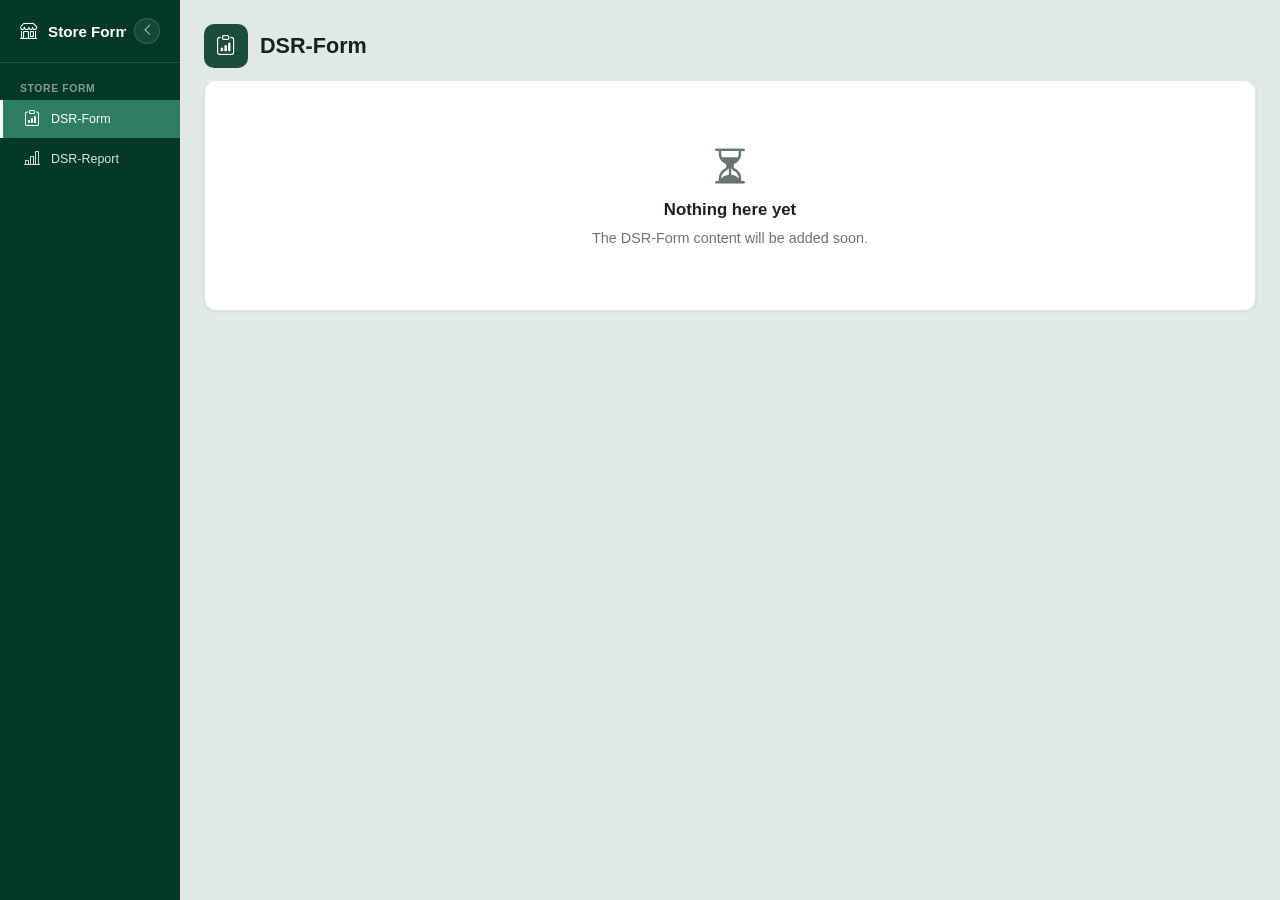
==== index.html @ f2c46e13 "add the side bar and thier pages" ====
<!doctype html>
<html lang="en">
  <head>
    <meta charset="UTF-8">
    <meta name="viewport" content="width=device-width, initial-scale=1.0">
    <title>Store Form</title>
    <link rel="stylesheet" href="https://cdn.jsdelivr.net/npm/bootstrap-icons@1.11.3/font/bootstrap-icons.css">
    <link rel="stylesheet" href="styles.css">
  </head>
  <body>
    <div class="app-shell">
      <div class="sidebar-backdrop" id="sidebarBackdrop"></div>

      <aside class="app-sidebar" id="appSidebar">
        <div class="sidebar-brand">
          <span class="sidebar-brand-mark">
            <i class="bi bi-shop"></i>
            <span class="sidebar-brand-text">Store Form</span>
          </span>
          <button type="button" class="sidebar-collapse-btn" id="sidebarCollapseToggle" aria-label="Collapse sidebar" title="Collapse sidebar">
            <i class="bi bi-chevron-left"></i>
          </button>
        </div>

        <nav class="sidebar-nav">
          <p class="sidebar-section-title">Store Form</p>
          <a href="#" class="nav-link active" data-page="dsr-form">
            <i class="bi bi-clipboard-data"></i>
            <span class="nav-link-text">DSR-Form</span>
          </a>
          <a href="#" class="nav-link" data-page="dsr-report">
            <i class="bi bi-bar-chart-line"></i>
            <span class="nav-link-text">DSR-Report</span>
          </a>
        </nav>
      </aside>

      <div class="main-area">
        <button type="button" class="sidebar-toggle-btn" id="sidebarToggle" aria-label="Toggle menu">
          <i class="bi bi-list"></i>
        </button>

        <main class="app-main">
          <section id="dsr-form" class="page active">
            <div class="placeholder-page">
              <div class="placeholder-page-header">
                <span class="placeholder-page-icon"><i class="bi bi-clipboard-data"></i></span>
                <h2 class="placeholder-page-title">DSR-Form</h2>
              </div>
              <div class="placeholder-page-card">
                <i class="bi bi-hourglass-split"></i>
                <p class="placeholder-page-card-title">Nothing here yet</p>
                <p class="placeholder-page-card-text">The DSR-Form content will be added soon.</p>
              </div>
            </div>
          </section>

          <section id="dsr-report" class="page">
            <div class="placeholder-page">
              <div class="placeholder-page-header">
                <span class="placeholder-page-icon"><i class="bi bi-bar-chart-line"></i></span>
                <h2 class="placeholder-page-title">DSR-Report</h2>
              </div>
              <div class="placeholder-page-card">
                <i class="bi bi-hourglass-split"></i>
                <p class="placeholder-page-card-title">Nothing here yet</p>
                <p class="placeholder-page-card-text">The DSR-Report content will be added soon.</p>
              </div>
            </div>
          </section>
        </main>
      </div>
    </div>
    <script src="app.js"></script>
  </body>
</html>
---- styles.css ----
:root {
  --sidebar-width: 180px;
  --header-height: 60px;

  --color-sidebar-bg: #043927;
  --color-sidebar-hover: #246b57;
  --color-sidebar-active: #2e7d64;

  --color-header-bg: #ffffff;

  --color-background: #e2e9e4;
  --color-card-bg: #ffffff;

  --color-primary: #1b4d3e;
  --color-primary-hover: #153c31;

  --color-text-primary: #17221e;
  --color-text-secondary: #66756f;

  --color-border: #dce7e2;

  --shadow-card: 0 1px 3px rgba(0, 0, 0, 0.06);
}

@media (prefers-color-scheme: dark) {
  :root {
    --color-sidebar-bg: #0a2418;
    --color-sidebar-hover: #14382a;
    --color-sidebar-active: #1b4d3e;

    --color-header-bg: #16201c;

    --color-background: #101512;
    --color-card-bg: #182420;

    --color-primary: #278667;
    --color-primary-hover: #329c78;

    --color-text-primary: #c7d0cb;
    --color-text-secondary: #8a988f;

    --color-border: #2a3733;
  }
}

* {
  box-sizing: border-box;
}

html,
body {
  height: 100%;
  margin: 0;
}

body {
  font-family: -apple-system, BlinkMacSystemFont, "Segoe UI", Roboto, Helvetica, Arial, sans-serif;
  background: var(--color-background);
  color: var(--color-text-primary);
}

.app-shell {
  display: flex;
  height: 100vh;
}

/* Sidebar */

.app-sidebar {
  width: var(--sidebar-width);
  flex-shrink: 0;
  background: var(--color-sidebar-bg);
  color: rgba(255, 255, 255, 0.85);
  display: flex;
  flex-direction: column;
  overflow: hidden;
  transition: width 0.25s cubic-bezier(0.4, 0, 0.2, 1);
}

.sidebar-brand {
  display: flex;
  align-items: center;
  justify-content: space-between;
  gap: 8px;
  padding: 18px 20px;
  border-bottom: 1px solid rgba(255, 255, 255, 0.12);
}

.sidebar-brand-mark {
  display: flex;
  align-items: center;
  gap: 10px;
  min-width: 0;
  overflow: hidden;
  color: #fff;
  font-weight: 600;
  font-size: 0.95rem;
}

.sidebar-brand-mark i {
  font-size: 1.1rem;
  flex-shrink: 0;
}

.sidebar-collapse-btn {
  flex-shrink: 0;
  display: flex;
  align-items: center;
  justify-content: center;
  width: 26px;
  height: 26px;
  background: rgba(255, 255, 255, 0.08);
  border: 1px solid rgba(255, 255, 255, 0.15);
  color: rgba(255, 255, 255, 0.8);
  font-size: 0.8rem;
  line-height: 1;
  border-radius: 50%;
  cursor: pointer;
  transition: background-color 0.15s ease, color 0.15s ease, border-color 0.15s ease;
}

.sidebar-collapse-btn:hover {
  color: #fff;
  background: var(--color-sidebar-hover);
  border-color: var(--color-sidebar-hover);
}

.sidebar-brand-text,
.nav-link-text {
  display: inline-block;
  max-width: 160px;
  opacity: 1;
  overflow: hidden;
  white-space: nowrap;
  transition: max-width 0.2s ease, opacity 0.15s ease;
}

.sidebar-nav {
  display: flex;
  flex-direction: column;
  padding: 10px 0;
  gap: 2px;
}

.sidebar-section-title {
  margin: 0;
  padding: 10px 20px 4px;
  font-size: 0.65rem;
  font-weight: 600;
  letter-spacing: 0.06em;
  text-transform: uppercase;
  color: rgba(255, 255, 255, 0.5);
  max-height: 2rem;
  opacity: 1;
  overflow: hidden;
  white-space: nowrap;
  transition: max-height 0.2s ease, opacity 0.15s ease, padding 0.2s ease;
}

.nav-link {
  display: flex;
  align-items: center;
  gap: 10px;
  padding: 10px 20px;
  font-size: 0.78rem;
  color: rgba(255, 255, 255, 0.85);
  text-decoration: none;
  border-left: 3px solid transparent;
  transition: background-color 0.15s ease, color 0.15s ease;
}

.nav-link i {
  font-size: 1rem;
  width: 18px;
  text-align: center;
}

.nav-link:hover {
  background: var(--color-sidebar-hover);
  color: #fff;
}

.nav-link.active {
  background: var(--color-sidebar-active);
  color: #fff;
  font-weight: 500;
  border-left-color: #fff;
}

/* Collapsed sidebar */

.app-sidebar.collapsed {
  width: 68px;
}

.app-sidebar.collapsed .sidebar-brand {
  padding-left: 0;
  padding-right: 0;
  justify-content: center;
}

.app-sidebar.collapsed .sidebar-brand-text,
.app-sidebar.collapsed .nav-link-text {
  max-width: 0;
  opacity: 0;
}

.app-sidebar.collapsed .sidebar-section-title {
  max-height: 0;
  opacity: 0;
  padding-top: 0;
  padding-bottom: 0;
}

.app-sidebar.collapsed .nav-link {
  justify-content: center;
  padding-left: 0;
  padding-right: 0;
  border-left: none;
}

.app-sidebar.collapsed .nav-link i {
  width: auto;
}

.sidebar-backdrop {
  display: none;
  position: fixed;
  inset: 0;
  z-index: 1099;
  background: rgba(0, 0, 0, 0.35);
  opacity: 0;
  pointer-events: none;
  transition: opacity 0.2s ease;
}

.sidebar-backdrop.show {
  opacity: 1;
  pointer-events: auto;
}

/* Main area */

.main-area {
  flex: 1;
  min-width: 0;
  display: flex;
  flex-direction: column;
}

.sidebar-toggle-btn {
  display: none;
  position: fixed;
  top: 0.85rem;
  left: 0.85rem;
  z-index: 1101;
  width: 2.4rem;
  height: 2.4rem;
  align-items: center;
  justify-content: center;
  border: 1px solid var(--color-border);
  border-radius: 8px;
  background: var(--color-card-bg);
  color: var(--color-text-primary);
  font-size: 1.1rem;
  box-shadow: 0 2px 8px rgba(0, 0, 0, 0.15);
  cursor: pointer;
}

.app-main {
  flex: 1;
  overflow-y: auto;
  padding: 1.5rem;
  scrollbar-width: none;
}

.app-main::-webkit-scrollbar {
  display: none;
}

.page {
  display: none;
}

.page.active {
  display: block;
}

/* Placeholder page */

.placeholder-page {
  display: flex;
  flex-direction: column;
  gap: 4px;
}

.placeholder-page-header {
  display: flex;
  align-items: center;
  gap: 12px;
  margin-bottom: 8px;
}

.placeholder-page-icon {
  display: flex;
  align-items: center;
  justify-content: center;
  width: 44px;
  height: 44px;
  border-radius: 10px;
  background: var(--color-primary);
  color: #fff;
  font-size: 1.25rem;
}

.placeholder-page-title {
  margin: 0;
  font-size: 1.35rem;
  font-weight: 600;
  color: var(--color-text-primary);
}

.placeholder-page-card {
  display: flex;
  flex-direction: column;
  align-items: center;
  justify-content: center;
  gap: 10px;
  text-align: center;
  padding: 64px 24px;
  background: var(--color-card-bg);
  border: 1px solid var(--color-border);
  border-radius: 12px;
  box-shadow: var(--shadow-card);
}

.placeholder-page-card i {
  font-size: 2.5rem;
  color: var(--color-text-secondary);
}

.placeholder-page-card-title {
  margin: 0;
  font-size: 1.05rem;
  font-weight: 600;
  color: var(--color-text-primary);
}

.placeholder-page-card-text {
  margin: 0;
  max-width: 420px;
  font-size: 0.9rem;
  color: var(--color-text-secondary);
}

/* Responsive */

@media (max-width: 768px) {
  .sidebar-toggle-btn {
    display: flex;
  }

  .sidebar-collapse-btn {
    display: none;
  }

  .app-sidebar,
  .app-sidebar.collapsed {
    position: fixed;
    inset: 0 auto 0 0;
    width: 220px;
    max-width: 80vw;
    z-index: 1100;
    transform: translateX(-100%);
    box-shadow: 4px 0 24px rgba(0, 0, 0, 0.25);
    transition: transform 0.25s ease;
  }

  .app-sidebar.show {
    transform: translateX(0);
  }

  .app-sidebar.collapsed .sidebar-brand {
    padding-left: 20px;
    padding-right: 20px;
    justify-content: space-between;
  }

  .app-sidebar.collapsed .sidebar-brand-text,
  .app-sidebar.collapsed .nav-link-text {
    max-width: 160px;
    opacity: 1;
  }

  .app-sidebar.collapsed .sidebar-section-title {
    max-height: 2rem;
    opacity: 1;
    padding-top: 10px;
    padding-bottom: 4px;
  }

  .app-sidebar.collapsed .nav-link {
    justify-content: flex-start;
    padding: 10px 20px;
  }

  .sidebar-backdrop.show {
    display: block;
  }

  .app-main {
    padding: 4rem 1rem 1rem;
  }

  .placeholder-page-card {
    padding: 40px 16px;
  }
}
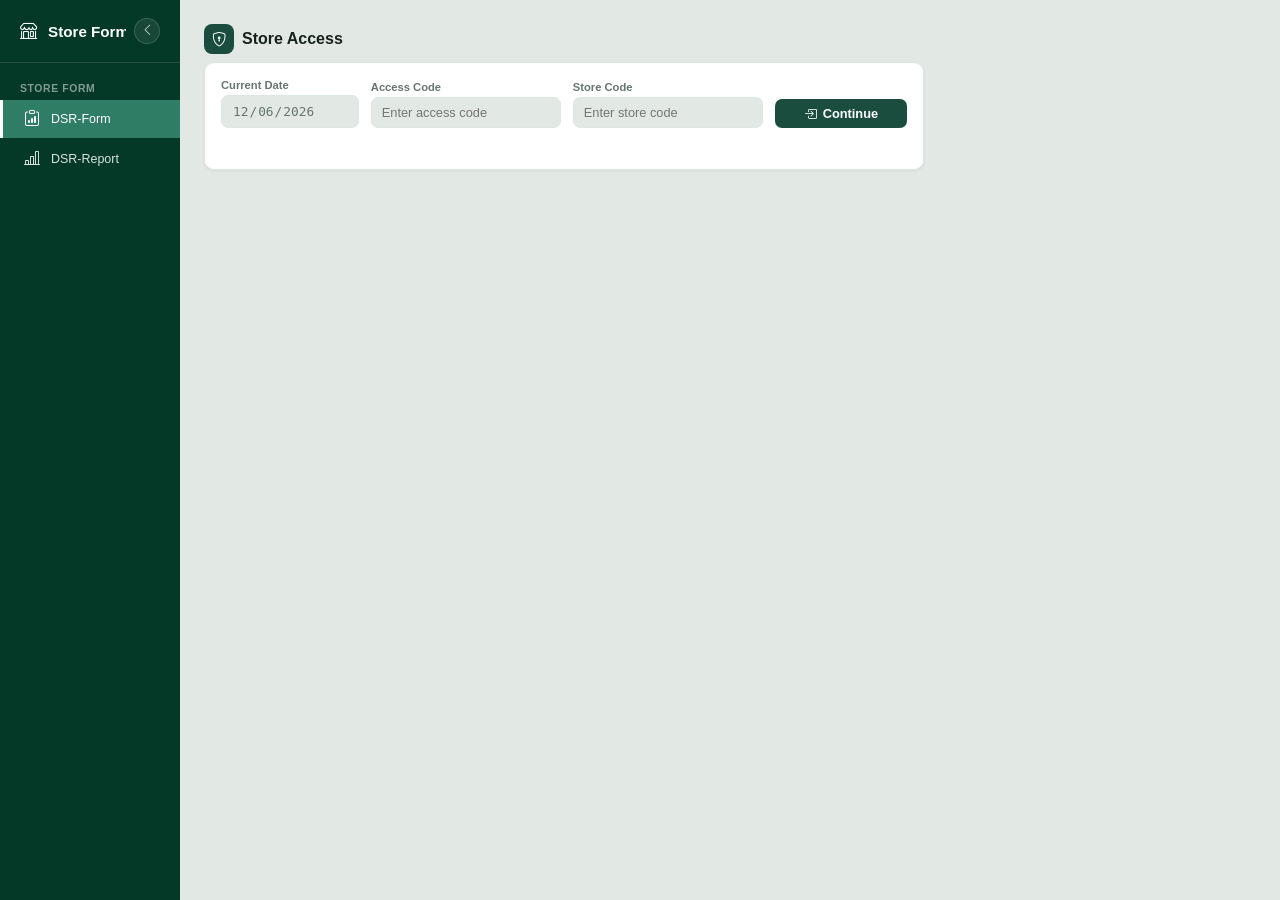
==== commit 970cb1de: "add the access code frntend" ====
--- a/index.html
+++ b/index.html
@@ -44,14 +44,28 @@
           <section id="dsr-form" class="page active">
             <div class="placeholder-page">
               <div class="placeholder-page-header">
-                <span class="placeholder-page-icon"><i class="bi bi-clipboard-data"></i></span>
-                <h2 class="placeholder-page-title">DSR-Form</h2>
+                <span class="placeholder-page-icon"><i class="bi bi-shield-lock"></i></span>
+                <h2 class="placeholder-page-title">Store Access</h2>
               </div>
-              <div class="placeholder-page-card">
-                <i class="bi bi-hourglass-split"></i>
-                <p class="placeholder-page-card-title">Nothing here yet</p>
-                <p class="placeholder-page-card-text">The DSR-Form content will be added soon.</p>
-              </div>
+              <form class="form-card" id="storeAccessForm">
+                <div class="form-group">
+                  <label for="currentDate">Current Date</label>
+                  <input type="date" id="currentDate" name="currentDate" class="form-input" readonly>
+                </div>
+                <div class="form-group">
+                  <label for="accessCode">Access Code</label>
+                  <input type="text" id="accessCode" name="accessCode" class="form-input" placeholder="Enter access code" autocomplete="off" required>
+                </div>
+                <div class="form-group">
+                  <label for="storeCode">Store Code</label>
+                  <input type="text" id="storeCode" name="storeCode" class="form-input" placeholder="Enter store code" autocomplete="off" required>
+                </div>
+                <button type="submit" class="form-submit-btn">
+                  <i class="bi bi-box-arrow-in-right"></i>
+                  <span>Continue</span>
+                </button>
+                <p id="storeAccessMessage" class="form-message"></p>
+              </form>
             </div>
           </section>
 
--- a/styles.css
+++ b/styles.css
@@ -353,7 +353,121 @@
   color: var(--color-text-secondary);
 }
 
+/* Store Access section */
+
+#dsr-form .placeholder-page-header {
+  gap: 8px;
+  margin-bottom: 4px;
+}
+
+#dsr-form .placeholder-page-icon {
+  width: 30px;
+  height: 30px;
+  border-radius: 8px;
+  font-size: 0.9rem;
+}
+
+#dsr-form .placeholder-page-title {
+  font-size: 1rem;
+}
+
+/* Store Access form */
+
+.form-card {
+  display: grid;
+  grid-template-columns: repeat(4, 1fr);
+  align-items: end;
+  gap: 12px;
+  max-width: 720px;
+  padding: 16px;
+  background: var(--color-card-bg);
+  border: 1px solid var(--color-border);
+  border-radius: 10px;
+  box-shadow: var(--shadow-card);
+}
+
+.form-group {
+  display: flex;
+  flex-direction: column;
+  gap: 4px;
+}
+
+.form-group label {
+  font-size: 0.7rem;
+  font-weight: 600;
+  color: var(--color-text-secondary);
+}
+
+.form-input {
+  padding: 7px 10px;
+  font-size: 0.8rem;
+  color: var(--color-text-primary);
+  background: var(--color-background);
+  border: 1px solid var(--color-border);
+  border-radius: 7px;
+  outline: none;
+  transition: border-color 0.15s ease;
+}
+
+.form-input:focus {
+  border-color: var(--color-primary);
+}
+
+.form-input[readonly] {
+  color: var(--color-text-secondary);
+  cursor: default;
+}
+
+.form-submit-btn {
+  display: flex;
+  align-items: center;
+  justify-content: center;
+  gap: 6px;
+  margin-top: 4px;
+  padding: 7px 14px;
+  font-size: 0.8rem;
+  font-weight: 600;
+  color: #fff;
+  background: var(--color-primary);
+  border: none;
+  border-radius: 7px;
+  cursor: pointer;
+  transition: background-color 0.15s ease;
+}
+
+.form-submit-btn:hover {
+  background: var(--color-primary-hover);
+}
+
+.form-message {
+  grid-column: 1 / -1;
+  margin: 0;
+  font-size: 0.8rem;
+  font-weight: 600;
+  min-height: 1em;
+}
+
+.form-message-error {
+  color: #c0392b;
+}
+
+.form-message-success {
+  color: #1b7a4a;
+}
+
 /* Responsive */
+
+@media (max-width: 640px) {
+  .form-card {
+    grid-template-columns: 1fr;
+  }
+}
+
+@media (max-width: 900px) and (min-width: 641px) {
+  .form-card {
+    grid-template-columns: repeat(2, 1fr);
+  }
+}
 
 @media (max-width: 768px) {
   .sidebar-toggle-btn {
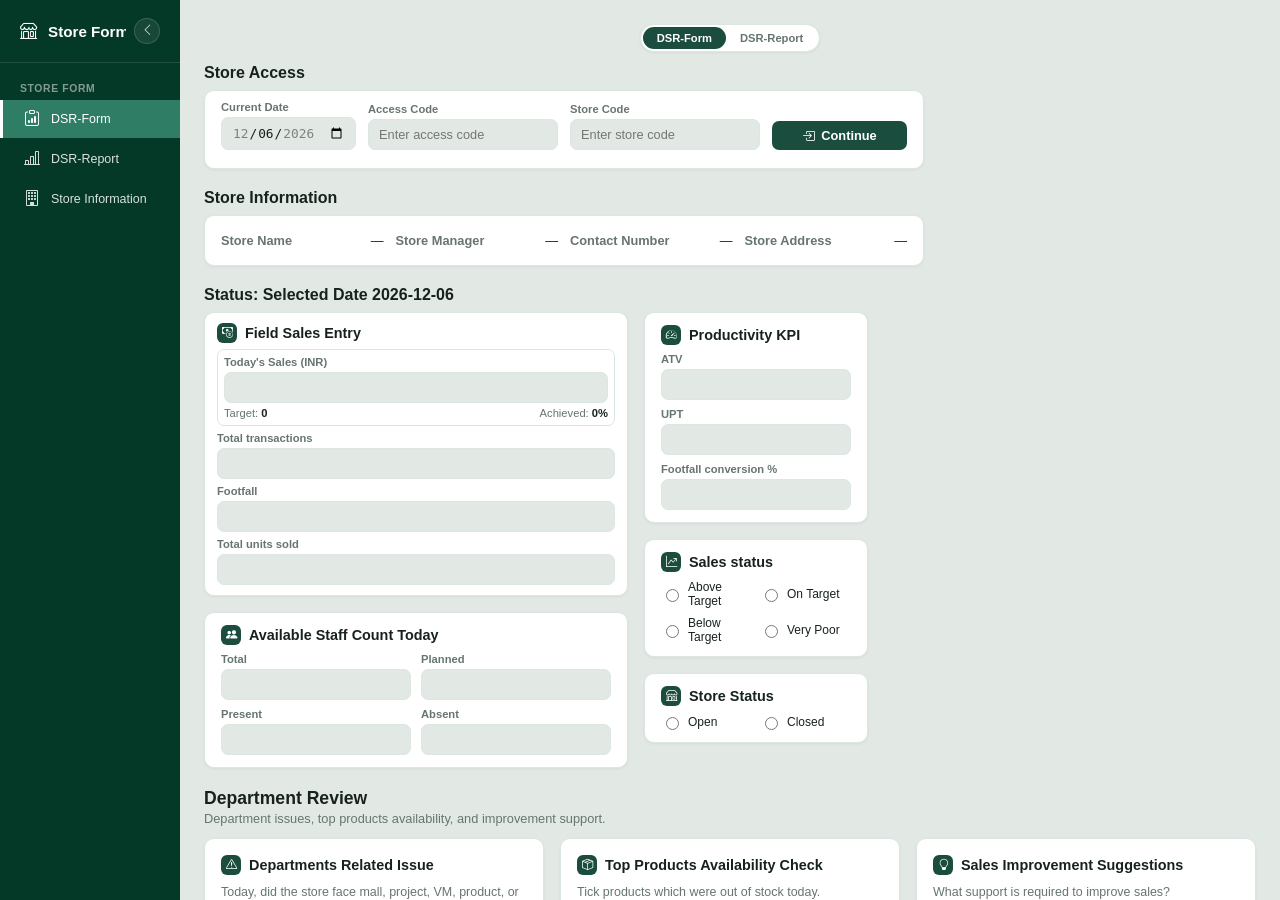
==== commit 70e82761: "DSR-From frontend ready" ====
--- a/index.html
+++ b/index.html
@@ -32,6 +32,10 @@
             <i class="bi bi-bar-chart-line"></i>
             <span class="nav-link-text">DSR-Report</span>
           </a>
+          <a href="#" class="nav-link" data-page="store-information">
+            <i class="bi bi-building"></i>
+            <span class="nav-link-text">Store Information</span>
+          </a>
         </nav>
       </aside>
 
@@ -41,16 +45,20 @@
         </button>
 
         <main class="app-main">
+          <div class="view-toggle">
+            <button type="button" class="view-toggle-option active" data-page="dsr-form">DSR-Form</button>
+            <button type="button" class="view-toggle-option" data-page="dsr-report">DSR-Report</button>
+          </div>
+
           <section id="dsr-form" class="page active">
             <div class="placeholder-page">
               <div class="placeholder-page-header">
-                <span class="placeholder-page-icon"><i class="bi bi-shield-lock"></i></span>
                 <h2 class="placeholder-page-title">Store Access</h2>
               </div>
               <form class="form-card" id="storeAccessForm">
                 <div class="form-group">
                   <label for="currentDate">Current Date</label>
-                  <input type="date" id="currentDate" name="currentDate" class="form-input" readonly>
+                  <input type="date" id="currentDate" name="currentDate" class="form-input">
                 </div>
                 <div class="form-group">
                   <label for="accessCode">Access Code</label>
@@ -67,6 +75,287 @@
                 <p id="storeAccessMessage" class="form-message"></p>
               </form>
             </div>
+
+            <div class="placeholder-page">
+              <div class="placeholder-page-header">
+                <h2 class="placeholder-page-title">Store Information</h2>
+              </div>
+              <div class="form-card" id="storeInformationForm">
+                <div class="info-row">
+                  <span class="info-key">Store Name</span>
+                  <span class="info-value" id="storeName">—</span>
+                </div>
+                <div class="info-row">
+                  <span class="info-key">Store Manager</span>
+                  <span class="info-value" id="storeManager">—</span>
+                </div>
+                <div class="info-row">
+                  <span class="info-key">Contact Number</span>
+                  <span class="info-value" id="storeContact">—</span>
+                </div>
+                <div class="info-row">
+                  <span class="info-key">Store Address</span>
+                  <span class="info-value" id="storeAddress">—</span>
+                </div>
+              </div>
+            </div>
+
+            <div class="placeholder-page">
+              <div class="placeholder-page-header">
+                <h2 class="placeholder-page-title">Status: Selected Date <span id="statusSelectedDate">—</span></h2>
+              </div>
+
+              <div class="status-columns">
+                <div class="status-card-left">
+                  <div class="kpi-layout">
+                    <div class="panel-column">
+                      <article class="panel compact-card">
+                        <h3><span class="icon small"><i class="bi bi-cash-coin"></i></span> Field Sales Entry</h3>
+                        <label class="target-box">
+                          Today's Sales (INR)
+                          <input id="todaySales" name="todaySales" type="text" inputmode="decimal" autocomplete="off" required>
+                          <span class="target-achieve-row">
+                            <span>Target: <strong id="targetView">0</strong></span>
+                            <span>Achieved: <strong id="achievementView">0%</strong></span>
+                          </span>
+                        </label>
+                        <label>
+                          Total transactions
+                          <input id="totalTransactions" name="totalTransactions" type="number" min="0" step="1" required>
+                        </label>
+                        <label>
+                          Footfall
+                          <input id="footfall" name="footfall" type="number" min="0" step="1" required>
+                        </label>
+                        <label>
+                          Total units sold
+                          <input id="totalUnitsSold" name="totalUnitsSold" type="number" min="0" step="1" required>
+                        </label>
+                      </article>
+
+                      <article class="panel compact compact-card">
+                        <h3><span class="icon small"><i class="bi bi-people-fill"></i></span> Available Staff Count Today</h3>
+                        <div class="field-grid">
+                          <label>
+                            Total
+                            <input id="totalStaffCount" name="totalStaffCount" type="number" min="0" step="1">
+                          </label>
+                          <label>
+                            Planned
+                            <input id="plannedStaffCount" name="plannedStaffCount" type="number" min="0" step="1">
+                          </label>
+                          <label>
+                            Present
+                            <input id="presentStaffCount" name="presentStaffCount" type="number" min="0" step="1">
+                          </label>
+                          <label>
+                            Absent
+                            <input id="absentStaffCount" name="absentStaffCount" type="number" min="0" step="1">
+                          </label>
+                        </div>
+                      </article>
+                    </div>
+
+                    <div class="panel-column">
+                      <article class="panel compact">
+                        <h3><span class="icon small"><i class="bi bi-speedometer2"></i></span> Productivity KPI</h3>
+                        <label>
+                          ATV
+                          <input id="atv" type="text" readonly>
+                        </label>
+                        <label>
+                          UPT
+                          <input id="upt" type="text" readonly>
+                        </label>
+                        <label>
+                          Footfall conversion %
+                          <input id="footfallConversion" type="text" readonly>
+                        </label>
+                      </article>
+
+                      <article class="panel compact">
+                        <h3><span class="icon small"><i class="bi bi-graph-up-arrow"></i></span> Sales status</h3>
+                        <div class="choice-grid" id="salesStatusGroup">
+                          <label><input type="radio" name="salesStatus" value="Above Target" required> Above Target</label>
+                          <label><input type="radio" name="salesStatus" value="On Target"> On Target</label>
+                          <label><input type="radio" name="salesStatus" value="Below Target"> Below Target</label>
+                          <label><input type="radio" name="salesStatus" value="Very Poor"> Very Poor</label>
+                        </div>
+                      </article>
+
+                      <article class="panel compact">
+                        <h3><span class="icon small"><i class="bi bi-shop"></i></span> Store Status</h3>
+                        <div class="choice-grid" id="storeStatusGroup">
+                          <label><input type="radio" name="storeStatus" value="Open" required> Open</label>
+                          <label><input type="radio" name="storeStatus" value="Closed"> Closed</label>
+                        </div>
+                        <label id="storeClosedReasonField" class="hidden">
+                          Reason for closure
+                          <textarea id="storeClosedReason" name="storeClosedReason" rows="2" placeholder="Why was the store closed today?"></textarea>
+                        </label>
+                        <div class="panel-action-row hidden" id="storeStatusActionRow">
+                          <button type="button" class="form-submit-btn panel-save-btn" id="storeStatusSaveBtn">
+                            <i class="bi bi-check2-circle"></i>
+                            <span>Save</span>
+                          </button>
+                        </div>
+                      </article>
+                    </div>
+                  </div>
+                </div>
+
+                <div class="status-card-right hidden" id="statusCardRight">
+                  <div class="right-card-columns">
+                    <div class="panel-column">
+                      <article class="panel compact hidden" id="reasonsIncreaseCard">
+                        <h3><span class="icon small"><i class="bi bi-graph-up-arrow"></i></span> Reasons for Increase</h3>
+                        <div class="check-list" data-list="reasonsForIncrease">
+                          <label><input type="checkbox" name="reasonsForIncrease" value="High Footfall"> High Footfall</label>
+                          <label><input type="checkbox" name="reasonsForIncrease" value="Festival Season"> Festival Season</label>
+                          <label><input type="checkbox" name="reasonsForIncrease" value="Good Offers"> Good Offers</label>
+                          <label><input type="checkbox" name="reasonsForIncrease" value="Repeat Customers"> Repeat Customers</label>
+                          <label><input type="checkbox" name="reasonsForIncrease" value="New Product Launch"> New Product Launch</label>
+                          <label><input type="checkbox" name="reasonsForIncrease" value="Strong Staff Performance"> Strong Staff Performance</label>
+                          <label><input type="checkbox" name="reasonsForIncrease" value="Social Media Campaign"> Social Media Campaign</label>
+                          <label><input type="checkbox" name="reasonsForIncrease" value="Mall Event"> Mall Event</label>
+                          <label><input type="checkbox" name="reasonsForIncrease" value="Good Inventory"> Good Inventory</label>
+                          <label><input type="checkbox" name="reasonsForIncrease" value="Better Visual Merchandising"> Better Visual Merchandising</label>
+                          <label><input type="checkbox" name="reasonsForIncrease" value="Other"> Other</label>
+                        </div>
+                      </article>
+
+                      <article class="panel compact hidden" id="reasonsDecreaseCard">
+                        <h3><span class="icon small"><i class="bi bi-graph-down-arrow"></i></span> Reasons for Decrease</h3>
+                        <div class="check-list" data-list="reasonsForDecrease">
+                          <label><input type="checkbox" name="reasonsForDecrease" value="Low Walk-ins"> Low Walk-ins</label>
+                          <label><input type="checkbox" name="reasonsForDecrease" value="OOS of Fast Moving Products"> OOS of Fast Moving Products</label>
+                          <label><input type="checkbox" name="reasonsForDecrease" value="Insufficient Staff"> Insufficient Staff</label>
+                          <label><input type="checkbox" name="reasonsForDecrease" value="Mall Low Footfall"> Mall Low Footfall</label>
+                          <label><input type="checkbox" name="reasonsForDecrease" value="Competitor Offers"> Competitor Offers</label>
+                          <label><input type="checkbox" name="reasonsForDecrease" value="High Discount Expectation"> High Discount Expectation</label>
+                          <label><input type="checkbox" name="reasonsForDecrease" value="Product Pricing Concern"> Product Pricing Concern</label>
+                          <label><input type="checkbox" name="reasonsForDecrease" value="Tester Not Available"> Tester Not Available</label>
+                          <label><input type="checkbox" name="reasonsForDecrease" value="VM Display Weak"> VM Display Weak</label>
+                          <label><input type="checkbox" name="reasonsForDecrease" value="AC / Environment Issue"> AC / Environment Issue</label>
+                          <label><input type="checkbox" name="reasonsForDecrease" value="Customer Budget Concern"> Customer Budget Concern</label>
+                          <label><input type="checkbox" name="reasonsForDecrease" value="Poor Conversion"> Poor Conversion</label>
+                          <label><input type="checkbox" name="reasonsForDecrease" value="Product Not Available in Required Variant"> Product Not Available in Required Variant</label>
+                          <label><input type="checkbox" name="reasonsForDecrease" value="Billing Delay"> Billing Delay</label>
+                          <label><input type="checkbox" name="reasonsForDecrease" value="Internet / POS Issue"> Internet / POS Issue</label>
+                          <label><input type="checkbox" name="reasonsForDecrease" value="Other"> Other</label>
+                        </div>
+                      </article>
+                    </div>
+
+                    <div class="panel-column">
+                      <article class="panel compact">
+                        <h3><span class="icon small"><i class="bi bi-clipboard-check"></i></span> Action Taken by Store Team</h3>
+                        <div class="check-list" data-list="actionTakenByStoreTeam">
+                          <label><input type="checkbox" name="actionTakenByStoreTeam" value="Customer Calling Done"> Customer Calling Done</label>
+                          <label><input type="checkbox" name="actionTakenByStoreTeam" value="WhatsApp Outreach Done"> WhatsApp Outreach Done</label>
+                          <label><input type="checkbox" name="actionTakenByStoreTeam" value="Clienteling Done"> Clienteling Done</label>
+                          <label><input type="checkbox" name="actionTakenByStoreTeam" value="Sampling Activity Done"> Sampling Activity Done</label>
+                          <label><input type="checkbox" name="actionTakenByStoreTeam" value="Cross Selling Focused"> Cross Selling Focused</label>
+                          <label><input type="checkbox" name="actionTakenByStoreTeam" value="Add-on Selling Focused"> Add-on Selling Focused</label>
+                          <label><input type="checkbox" name="actionTakenByStoreTeam" value="Local Marketing Done"> Local Marketing Done</label>
+                          <label><input type="checkbox" name="actionTakenByStoreTeam" value="Repeat Customers Contacted"> Repeat Customers Contacted</label>
+                          <label><input type="checkbox" name="actionTakenByStoreTeam" value="Team Briefing Conducted"> Team Briefing Conducted</label>
+                          <label><input type="checkbox" name="actionTakenByStoreTeam" value="Escalation Shared to Concern Team"> Escalation Shared to Concern Team</label>
+                          <label><input type="checkbox" name="actionTakenByStoreTeam" value="Other"> Other</label>
+                        </div>
+                      </article>
+                    </div>
+                  </div>
+                </div>
+              </div>
+            </div>
+
+            <section class="section">
+              <div class="section-title">
+                <div>
+                  <h2>Department Review</h2>
+                  <p>Department issues, top products availability, and improvement support.</p>
+                </div>
+              </div>
+
+              <div class="department-layout">
+                <article class="panel">
+                  <h3><span class="icon small"><i class="bi bi-exclamation-triangle"></i></span> Departments Related Issue</h3>
+                  <p>Today, did the store face mall, project, VM, product, or merchandise issues?</p>
+                  <div class="accordion" id="departmentAccordion"></div>
+                </article>
+
+                <article class="panel">
+                  <h3><span class="icon small"><i class="bi bi-box-seam"></i></span> Top Products Availability Check</h3>
+                  <p>Tick products which were out of stock today.</p>
+                  <div class="check-list product-list" data-list="outOfStockProducts">
+                    <label><input type="checkbox" name="outOfStockProducts" value="Product 01"> Product 01</label>
+                    <label><input type="checkbox" name="outOfStockProducts" value="Product 02"> Product 02</label>
+                    <label><input type="checkbox" name="outOfStockProducts" value="Product 03"> Product 03</label>
+                    <label><input type="checkbox" name="outOfStockProducts" value="Product 04"> Product 04</label>
+                    <label><input type="checkbox" name="outOfStockProducts" value="Product 05"> Product 05</label>
+                    <label><input type="checkbox" name="outOfStockProducts" value="Product 06"> Product 06</label>
+                    <label><input type="checkbox" name="outOfStockProducts" value="Product 07"> Product 07</label>
+                    <label><input type="checkbox" name="outOfStockProducts" value="Product 08"> Product 08</label>
+                    <label><input type="checkbox" name="outOfStockProducts" value="Product 09"> Product 09</label>
+                    <label><input type="checkbox" name="outOfStockProducts" value="Product 10"> Product 10</label>
+                    <label><input type="checkbox" name="outOfStockProducts" value="Product 11"> Product 11</label>
+                    <label><input type="checkbox" name="outOfStockProducts" value="Product 12"> Product 12</label>
+                    <label><input type="checkbox" name="outOfStockProducts" value="Product 13"> Product 13</label>
+                    <label><input type="checkbox" name="outOfStockProducts" value="Product 14"> Product 14</label>
+                    <label><input type="checkbox" name="outOfStockProducts" value="Product 15"> Product 15</label>
+                    <label><input type="checkbox" name="outOfStockProducts" value="Product 16"> Product 16</label>
+                    <label><input type="checkbox" name="outOfStockProducts" value="Product 17"> Product 17</label>
+                    <label><input type="checkbox" name="outOfStockProducts" value="Product 18"> Product 18</label>
+                    <label><input type="checkbox" name="outOfStockProducts" value="Product 19"> Product 19</label>
+                    <label><input type="checkbox" name="outOfStockProducts" value="Product 20"> Product 20</label>
+                  </div>
+                </article>
+
+                <article class="panel">
+                  <h3><span class="icon small"><i class="bi bi-lightbulb"></i></span> Sales Improvement Suggestions</h3>
+                  <p>What support is required to improve sales?</p>
+                  <div class="check-list limited-list" data-list="salesImprovementSuggestions">
+                    <label><input type="checkbox" name="salesImprovementSuggestions" value="More Offers Required"> More Offers Required</label>
+                    <label><input type="checkbox" name="salesImprovementSuggestions" value="Additional Staff Required"> Additional Staff Required</label>
+                    <label><input type="checkbox" name="salesImprovementSuggestions" value="Better Product Availability"> Better Product Availability</label>
+                    <label><input type="checkbox" name="salesImprovementSuggestions" value="Better VM Support"> Better VM Support</label>
+                    <label><input type="checkbox" name="salesImprovementSuggestions" value="Mall Marketing Support"> Mall Marketing Support</label>
+                    <label><input type="checkbox" name="salesImprovementSuggestions" value="Local Activity Required"> Local Activity Required</label>
+                    <label><input type="checkbox" name="salesImprovementSuggestions" value="Influencer Activity Required"> Influencer Activity Required</label>
+                    <label><input type="checkbox" name="salesImprovementSuggestions" value="Product Training Required"> Product Training Required</label>
+                    <label><input type="checkbox" name="salesImprovementSuggestions" value="Tester Support Required"> Tester Support Required</label>
+                    <label><input type="checkbox" name="salesImprovementSuggestions" value="Faster Replenishment Required"> Faster Replenishment Required</label>
+                    <label><input type="checkbox" name="salesImprovementSuggestions" value="Better Customer Engagement Activity"> Better Customer Engagement Activity</label>
+                    <label><input type="checkbox" name="salesImprovementSuggestions" value="Other"> Other</label>
+                  </div>
+                </article>
+              </div>
+            </section>
+
+            <section class="section">
+              <div class="section-title">
+                <div>
+                  <h2>Remark</h2>
+                  <p>Any additional notes or comments for today.</p>
+                </div>
+              </div>
+
+              <article class="panel">
+                <label>
+                  <textarea id="remark" name="remark" rows="4" placeholder="Enter any additional remarks..."></textarea>
+                </label>
+                <p class="field-hint" id="remarkWordCount">0 / 50 words</p>
+              </article>
+            </section>
+
+            <div class="dsr-submit-row">
+              <button type="button" class="form-submit-btn" id="dsrSubmitBtn">
+                <i class="bi bi-check2-circle"></i>
+                <span>Submit DSR</span>
+              </button>
+              <p id="dsrSubmitMessage" class="form-message"></p>
+            </div>
           </section>
 
           <section id="dsr-report" class="page">
@@ -79,6 +368,20 @@
                 <i class="bi bi-hourglass-split"></i>
                 <p class="placeholder-page-card-title">Nothing here yet</p>
                 <p class="placeholder-page-card-text">The DSR-Report content will be added soon.</p>
+              </div>
+            </div>
+          </section>
+
+          <section id="store-information" class="page">
+            <div class="placeholder-page">
+              <div class="placeholder-page-header">
+                <span class="placeholder-page-icon"><i class="bi bi-building"></i></span>
+                <h2 class="placeholder-page-title">Store Information</h2>
+              </div>
+              <div class="placeholder-page-card">
+                <i class="bi bi-hourglass-split"></i>
+                <p class="placeholder-page-card-title">Nothing here yet</p>
+                <p class="placeholder-page-card-text">The Store Information content will be added soon.</p>
               </div>
             </div>
           </section>
--- a/styles.css
+++ b/styles.css
@@ -1,3 +1,17 @@
+.hidden {
+  display: none !important;
+}
+
+input[type="number"] {
+  -moz-appearance: textfield;
+}
+
+input[type="number"]::-webkit-inner-spin-button,
+input[type="number"]::-webkit-outer-spin-button {
+  -webkit-appearance: none;
+  margin: 0;
+}
+
 :root {
   --sidebar-width: 180px;
   --header-height: 60px;
@@ -283,7 +297,9 @@
 }
 
 .page.active {
-  display: block;
+  display: flex;
+  flex-direction: column;
+  gap: 20px;
 }
 
 /* Placeholder page */
@@ -377,9 +393,9 @@
   display: grid;
   grid-template-columns: repeat(4, 1fr);
   align-items: end;
-  gap: 12px;
+  gap: 8px 12px;
   max-width: 720px;
-  padding: 16px;
+  padding: 10px 16px;
   background: var(--color-card-bg);
   border: 1px solid var(--color-border);
   border-radius: 10px;
@@ -416,6 +432,24 @@
 .form-input[readonly] {
   color: var(--color-text-secondary);
   cursor: default;
+}
+
+.info-row {
+  display: flex;
+  justify-content: space-between;
+  gap: 12px;
+  padding: 7px 0;
+  font-size: 0.8rem;
+}
+
+.info-key {
+  font-weight: 600;
+  color: var(--color-text-secondary);
+}
+
+.info-value {
+  color: var(--color-text-primary);
+  text-align: right;
 }
 
 .form-submit-btn {
@@ -444,7 +478,8 @@
   margin: 0;
   font-size: 0.8rem;
   font-weight: 600;
-  min-height: 1em;
+  line-height: 1;
+  min-height: 0;
 }
 
 .form-message-error {
@@ -455,17 +490,470 @@
   color: #1b7a4a;
 }
 
+/* View toggle pill */
+
+.view-toggle {
+  display: flex;
+  width: fit-content;
+  margin: 0 auto 12px;
+  padding: 2px;
+  background: var(--color-card-bg);
+  border: 1px solid var(--color-border);
+  border-radius: 999px;
+  box-shadow: var(--shadow-card);
+}
+
+.view-toggle-option {
+  display: inline-flex;
+  align-items: center;
+  padding: 5px 14px;
+  font-size: 0.7rem;
+  font-weight: 600;
+  font-family: inherit;
+  color: var(--color-text-secondary);
+  background: transparent;
+  border: none;
+  border-radius: 999px;
+  cursor: pointer;
+  transition: background-color 0.15s ease, color 0.15s ease;
+}
+
+.view-toggle-option.active {
+  color: #fff;
+  background: var(--color-primary);
+}
+
+/* Status section - KPI entry */
+
+.status-columns {
+  display: grid;
+  grid-template-columns: 1fr 1fr;
+  gap: 16px;
+  align-items: start;
+}
+
+.kpi-layout {
+  display: grid;
+  grid-template-columns: 1.4fr 1fr;
+  gap: 16px;
+}
+
+.right-card-columns {
+  display: grid;
+  grid-template-columns: 1fr 1fr;
+  gap: 16px;
+  align-items: start;
+}
+
+.panel {
+  display: flex;
+  flex-direction: column;
+  gap: 10px;
+  padding: 16px;
+  background: var(--color-card-bg);
+  border: 1px solid var(--color-border);
+  border-radius: 10px;
+  box-shadow: var(--shadow-card);
+}
+
+.panel.compact {
+  gap: 8px;
+  padding: 12px 16px;
+}
+
+.compact-card {
+  gap: 6px;
+  padding: 10px 12px;
+}
+
+.compact-card h3 {
+  font-size: 0.8rem;
+}
+
+.compact-card label {
+  gap: 2px;
+}
+
+.compact-card label input,
+.compact-card label textarea {
+  padding: 5px 8px;
+}
+
+.compact-card .target-box {
+  padding: 6px;
+}
+
+.panel-column {
+  display: flex;
+  flex-direction: column;
+  gap: 16px;
+}
+
+.panel h3 {
+  display: flex;
+  align-items: center;
+  gap: 8px;
+  margin: 0;
+  font-size: 0.9rem;
+  font-weight: 600;
+  color: var(--color-text-primary);
+}
+
+.panel p {
+  margin: 0;
+  font-size: 0.78rem;
+  color: var(--color-text-secondary);
+}
+
+.panel .icon.small {
+  display: inline-flex;
+  align-items: center;
+  justify-content: center;
+  width: 20px;
+  height: 20px;
+  border-radius: 6px;
+  background: var(--color-primary);
+  color: #fff;
+  font-size: 0.7rem;
+  font-weight: 700;
+  text-transform: uppercase;
+  flex-shrink: 0;
+}
+
+.field-grid {
+  display: grid;
+  grid-template-columns: 1fr 1fr;
+  gap: 8px 10px;
+}
+
+.panel label {
+  display: flex;
+  flex-direction: column;
+  gap: 4px;
+  font-size: 0.7rem;
+  font-weight: 600;
+  color: var(--color-text-secondary);
+}
+
+.panel label input,
+.panel label textarea {
+  padding: 7px 10px;
+  font-size: 0.8rem;
+  font-weight: 400;
+  font-family: inherit;
+  color: var(--color-text-primary);
+  background: var(--color-background);
+  border: 1px solid var(--color-border);
+  border-radius: 7px;
+  outline: none;
+  resize: vertical;
+  transition: border-color 0.15s ease;
+}
+
+.panel label input:focus,
+.panel label textarea:focus {
+  border-color: var(--color-primary);
+}
+
+.panel label input[readonly] {
+  color: var(--color-text-secondary);
+  cursor: default;
+}
+
+.field-hint {
+  margin: 0;
+  align-self: flex-end;
+  font-size: 0.7rem;
+  font-weight: 500;
+  color: var(--color-text-secondary);
+}
+
+.field-hint-limit {
+  color: #c0392b;
+}
+
+.target-box {
+  padding: 8px;
+  border: 1px solid var(--color-border);
+  border-radius: 7px;
+}
+
+.target-box span {
+  font-size: 0.7rem;
+  font-weight: 500;
+  color: var(--color-text-secondary);
+}
+
+.target-box strong {
+  color: var(--color-text-primary);
+  font-weight: 700;
+}
+
+.target-achieve-row {
+  display: flex;
+  justify-content: space-between;
+  align-items: center;
+  gap: 10px;
+}
+
+.choice-grid {
+  display: grid;
+  grid-template-columns: repeat(2, 1fr);
+  gap: 8px;
+}
+
+.choice-grid label {
+  flex-direction: row;
+  align-items: center;
+  gap: 6px;
+  font-size: 0.75rem;
+  font-weight: 500;
+  color: var(--color-text-primary);
+}
+
+.choice-grid input[type="radio"] {
+  accent-color: var(--color-primary);
+}
+
+/* DSR submit */
+
+.dsr-submit-row {
+  display: flex;
+  flex-direction: column;
+  align-items: flex-end;
+  gap: 6px;
+}
+
+.dsr-submit-row .form-submit-btn {
+  padding: 9px 28px;
+}
+
+.panel-action-row {
+  display: flex;
+  justify-content: flex-end;
+}
+
+.panel-save-btn {
+  padding: 5px 14px;
+  font-size: 0.72rem;
+}
+
+.panel-save-btn.is-editing {
+  background: var(--color-background);
+  color: var(--color-text-primary);
+  border: 1px solid var(--color-border);
+}
+
+/* Department Review section */
+
+.section-title {
+  display: flex;
+  align-items: center;
+  gap: 12px;
+  margin-bottom: 12px;
+}
+
+.section-title .icon {
+  display: flex;
+  align-items: center;
+  justify-content: center;
+  width: 44px;
+  height: 44px;
+  border-radius: 10px;
+  background: var(--color-primary);
+  color: #fff;
+  font-size: 1.1rem;
+  font-weight: 700;
+  text-transform: uppercase;
+  flex-shrink: 0;
+}
+
+.section-title h2 {
+  margin: 0;
+  font-size: 1.1rem;
+  font-weight: 600;
+  color: var(--color-text-primary);
+}
+
+.section-title p {
+  margin: 2px 0 0;
+  font-size: 0.8rem;
+  color: var(--color-text-secondary);
+}
+
+.department-layout {
+  display: grid;
+  grid-template-columns: repeat(3, 1fr);
+  gap: 16px;
+  align-items: stretch;
+}
+
+.department-layout .panel {
+  height: 100%;
+}
+
+.department-layout .accordion,
+.department-layout .check-list {
+  flex: 1;
+  min-height: 0;
+}
+
+.accordion {
+  display: flex;
+  flex-direction: column;
+  gap: 8px;
+}
+
+.accordion-item {
+  border: 1px solid var(--color-border);
+  border-radius: 8px;
+  overflow: hidden;
+}
+
+.accordion-header {
+  width: 100%;
+  display: flex;
+  align-items: center;
+  justify-content: space-between;
+  gap: 8px;
+  padding: 10px 12px;
+  background: var(--color-background);
+  border: none;
+  cursor: pointer;
+  font-size: 0.8rem;
+  font-weight: 600;
+  color: var(--color-text-primary);
+  text-align: left;
+}
+
+.accordion-header i {
+  color: var(--color-text-secondary);
+  transition: transform 0.2s ease;
+}
+
+.accordion-header.is-open i {
+  transform: rotate(180deg);
+}
+
+.accordion-body {
+  padding: 10px 12px;
+}
+
+.accordion-body.collapsed {
+  display: none;
+}
+
+.check-list {
+  display: flex;
+  flex-direction: column;
+  gap: 6px;
+  max-height: 220px;
+  overflow-y: auto;
+  scrollbar-width: none;
+  -ms-overflow-style: none;
+}
+
+.product-list {
+  max-height: 270px;
+}
+
+.limited-list {
+  max-height: none;
+  overflow-y: visible;
+}
+
+.check-list::-webkit-scrollbar {
+  display: none;
+}
+
+.check-list label {
+  display: flex;
+  flex-direction: row;
+  align-items: center;
+  gap: 6px;
+  font-size: 0.72rem;
+  font-weight: 500;
+  color: var(--color-text-primary);
+  flex-shrink: 0;
+}
+
+.check-list input[type="checkbox"] {
+  accent-color: var(--color-primary);
+  flex-shrink: 0;
+}
+
+.accordion:empty::after,
+.check-list:empty::after {
+  content: "No items added yet.";
+  font-size: 0.75rem;
+  font-style: italic;
+  color: var(--color-text-secondary);
+}
+
 /* Responsive */
 
+/* Mobile phones */
 @media (max-width: 640px) {
   .form-card {
     grid-template-columns: 1fr;
   }
-}
-
-@media (max-width: 900px) and (min-width: 641px) {
+
+  .status-columns,
+  .kpi-layout,
+  .department-layout,
+  .right-card-columns,
+  .field-grid,
+  .choice-grid {
+    grid-template-columns: 1fr;
+  }
+
+  .panel {
+    padding: 12px;
+  }
+
+  .section-title {
+    gap: 10px;
+    margin-bottom: 10px;
+  }
+
+  .section-title .icon {
+    width: 36px;
+    height: 36px;
+    font-size: 0.95rem;
+  }
+
+  .dsr-submit-row {
+    align-items: stretch;
+  }
+
+  .dsr-submit-row .form-submit-btn {
+    width: 100%;
+  }
+}
+
+/* Tablets (portrait and small landscape) */
+@media (max-width: 1023px) and (min-width: 641px) {
   .form-card {
     grid-template-columns: repeat(2, 1fr);
+  }
+
+  .status-columns,
+  .kpi-layout,
+  .right-card-columns {
+    grid-template-columns: 1fr;
+  }
+
+  .department-layout {
+    grid-template-columns: 1fr 1fr;
+  }
+}
+
+/* Laptops and desktops */
+@media (min-width: 1600px) {
+  .page.active {
+    max-width: 1600px;
+    margin: 0 auto;
+    width: 100%;
   }
 }
 
